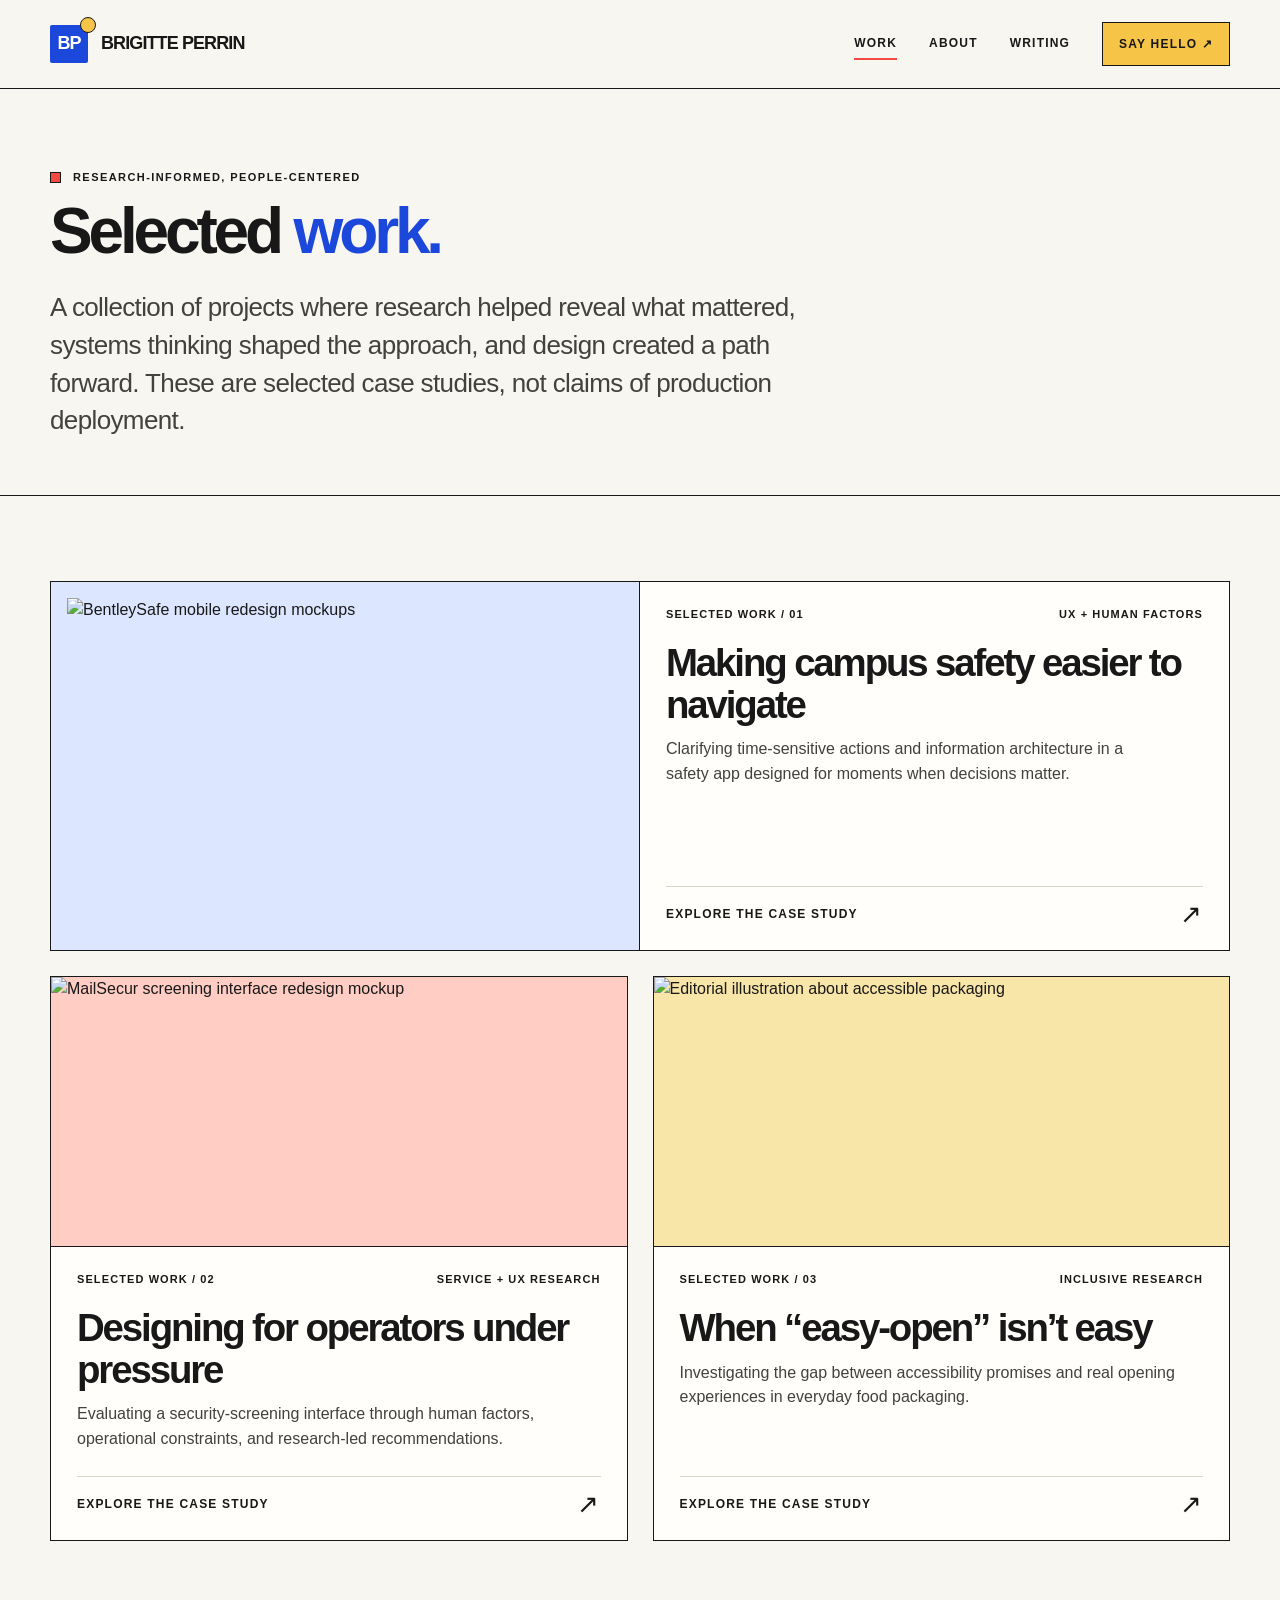
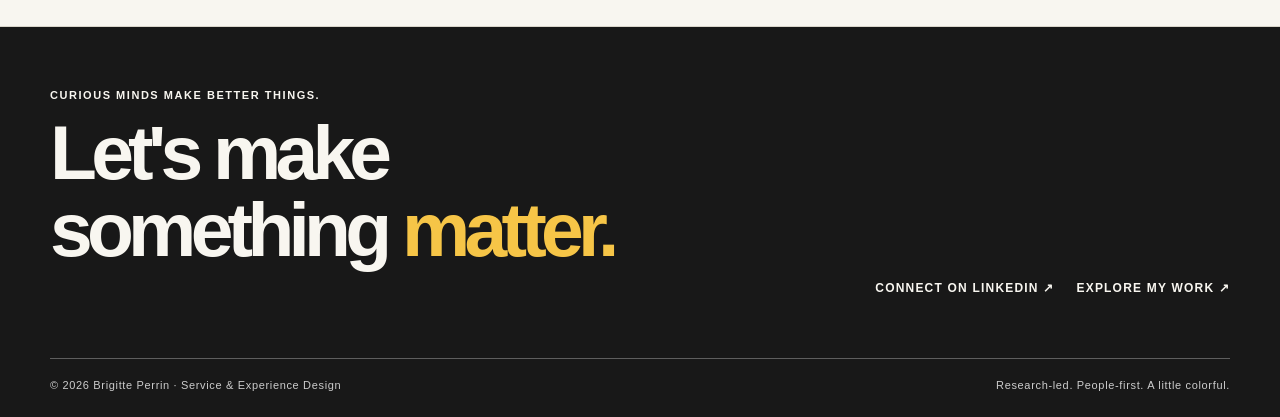
==== work.html @ 439012dd "Add files via upload" ====
<!doctype html><html lang="en"><head><meta charset="utf-8"><meta name="viewport" content="width=device-width,initial-scale=1"><meta name="theme-color" content="#f8f6f0"><meta name="description" content="Service design, UX research and human factors projects by Brigitte Perrin"><title>Selected Work · Brigitte Perrin</title><link rel="icon" href="assets/favicon.svg" type="image/svg+xml"><link rel="stylesheet" href="assets/styles.css"><script src="assets/main.js" defer></script></head><body><a class="skip" href="#main">Skip to content</a><header class="site-header"><div class="container navrow"><a href="index.html" class="brand" aria-label="Brigitte Perrin, homepage"><span class="brand-mark">BP</span> BRIGITTE PERRIN</a><nav class="navlinks" aria-label="Main navigation"><a href="work.html" aria-current="page">Work</a><a href="about.html">About</a><a href="writing.html">Writing</a><a class="nav-contact" href="https://www.linkedin.com/in/brigitte-perrin/" target="_blank" rel="noopener noreferrer">Say hello ↗</a></nav></div></header><main id="main"><section class="inner-intro"><div class="container"><div class="eyebrow">Research-informed, people-centered</div><h1 class="page-title">Selected <span style="color:var(--blue)">work.</span></h1><p class="lead">A collection of projects where research helped reveal what mattered, systems thinking shaped the approach, and design created a path forward. These are selected case studies, not claims of production deployment.</p></div></section><section class="section"><div class="container"><div class="work-grid"><a class="project-card wide" href="projects/bentley-safe.html"><div class="project-art blue bentley"><img class="project-pic" loading="lazy" src="https://framerusercontent.com/images/nqWhb4T23SPV1wDHHne72I8AlU.png?height=1200&width=1600" alt="BentleySafe mobile redesign mockups"></div><div class="project-body"><div class="project-number"><span>SELECTED WORK / 01</span><span>UX + HUMAN FACTORS</span></div><h3>Making campus safety easier to navigate</h3><p>Clarifying time-sensitive actions and information architecture in a safety app designed for moments when decisions matter.</p><span class="project-cta">Explore the case study <b aria-hidden="true">↗</b></span></div></a><a class="project-card " href="projects/reysecur.html"><div class="project-art red "><img class="project-pic" loading="lazy" src="https://framerusercontent.com/images/bFB3H29SJ1SYxUUkNjDTQaK4ho.png?height=2667&width=4000" alt="MailSecur screening interface redesign mockup"></div><div class="project-body"><div class="project-number"><span>SELECTED WORK / 02</span><span>SERVICE + UX RESEARCH</span></div><h3>Designing for operators under pressure</h3><p>Evaluating a security-screening interface through human factors, operational constraints, and research-led recommendations.</p><span class="project-cta">Explore the case study <b aria-hidden="true">↗</b></span></div></a><a class="project-card " href="projects/packaging.html"><div class="project-art yellow "><img class="project-pic" loading="lazy" src="https://framerusercontent.com/images/MEAk60ILLoOiYguORks1EwC45QM.png?height=1024&width=1536" alt="Editorial illustration about accessible packaging"></div><div class="project-body"><div class="project-number"><span>SELECTED WORK / 03</span><span>INCLUSIVE RESEARCH</span></div><h3>When “easy-open” isn’t easy</h3><p>Investigating the gap between accessibility promises and real opening experiences in everyday food packaging.</p><span class="project-cta">Explore the case study <b aria-hidden="true">↗</b></span></div></a></div></div></section></main><footer class="site-footer" id="contact"><div class="container"><div class="footer-grid"><div><div class="section-label">Curious minds make better things.</div><h2>Let's make<br>something <span style="color:var(--yellow)">matter.</span></h2></div><div class="footer-links"><a href="https://www.linkedin.com/in/brigitte-perrin/" target="_blank" rel="noopener noreferrer">Connect on LinkedIn ↗</a><a href="work.html">Explore my work ↗</a></div></div><div class="footer-bottom"><span>© <span data-year>2026</span> Brigitte Perrin · Service & Experience Design</span><span>Research-led. People-first. A little colorful.</span></div></div></footer></body></html>
---- assets/styles.css ----
/* Brigitte Perrin — editorial modernism + playful service design */
:root{--paper:#f8f6f0;--white:#fffefa;--ink:#181818;--muted:#62615c;--blue:#1c47db;--red:#f34b42;--yellow:#f6c547;--line:#d9d5ca;--darkblue:#122c7c;--wide:1180px;--radius:4px}
*{box-sizing:border-box}html{scroll-behavior:smooth}body{margin:0;background:var(--paper);color:var(--ink);font-family:Arial,Helvetica,sans-serif;font-size:16px;line-height:1.52;-webkit-font-smoothing:antialiased}a{color:inherit}a:hover{text-decoration-color:var(--red)}button,input{font:inherit}img{max-width:100%;display:block}::selection{background:var(--yellow);color:var(--ink)}:focus-visible{outline:3px solid var(--blue);outline-offset:4px}.skip{position:absolute;left:-999px;top:10px;background:var(--yellow);padding:12px;z-index:99}.skip:focus{left:12px}
.container{width:min(var(--wide),calc(100% - 80px));margin-inline:auto}.sr-only{position:absolute;height:1px;width:1px;overflow:hidden;clip:rect(0,0,0,0);white-space:nowrap}
.site-header{background:var(--paper);border-bottom:1px solid var(--ink);position:relative;z-index:20}.navrow{min-height:88px;display:flex;align-items:center;justify-content:space-between;gap:20px}.brand{display:inline-flex;align-items:center;gap:13px;text-decoration:none;font-size:18px;font-weight:800;letter-spacing:-.05em}.brand-mark{width:38px;height:38px;background:var(--blue);display:grid;place-items:center;color:white;font-weight:900;position:relative;border-radius:2px}.brand-mark:after{content:'';position:absolute;right:-8px;top:-8px;width:14px;height:14px;border-radius:50%;background:var(--yellow);border:1px solid var(--ink)}.navlinks{display:flex;align-items:center;gap:32px}.navlinks a{font-size:12px;letter-spacing:.1em;font-weight:800;text-transform:uppercase;text-decoration:none;border-bottom:2px solid transparent;padding:6px 0}.navlinks a:hover,.navlinks a[aria-current=page]{border-color:var(--red)}.navlinks .nav-contact{border:1px solid var(--ink);padding:12px 16px;background:var(--yellow)}.navlinks .nav-contact:hover{background:var(--ink);color:white;border-color:var(--ink)}
.eyebrow{display:flex;gap:12px;align-items:center;font-size:11px;font-weight:800;letter-spacing:.13em;text-transform:uppercase}.eyebrow:before{content:'';height:9px;width:9px;background:var(--red);display:inline-block;border:1px solid var(--ink)}.hero{display:grid;grid-template-columns:1.23fr .77fr;border-bottom:1px solid var(--ink);min-height:570px}.hero-copy{padding:80px 58px 75px 0;display:flex;flex-direction:column;justify-content:space-between}.hero h1{font-size:clamp(56px,6.6vw,105px);font-weight:900;letter-spacing:-.084em;line-height:.98;margin:34px 0 25px;max-width:850px}.hero h1 em{font-family:Georgia,'Times New Roman',serif;font-weight:normal;color:var(--blue);letter-spacing:-.08em}.hero-sub{max-width:580px;font-size:19px;line-height:1.55;letter-spacing:-.025em}.hero-actions{margin-top:34px;display:flex;gap:20px;flex-wrap:wrap}.action{font-size:13px;letter-spacing:.04em;font-weight:800;padding:14px 20px;display:inline-flex;align-items:center;gap:22px;text-decoration:none;border:1px solid var(--ink);transition:transform .15s ease,background .15s ease}.action:hover{transform:translateY(-3px)}.action.blue{background:var(--blue);color:white}.action.light{background:transparent}.action .arrow{font-size:21px;line-height:0}.hero-art{background:var(--yellow);border-left:1px solid var(--ink);position:relative;overflow:hidden;min-height:520px}.art-label{position:absolute;z-index:5;left:26px;top:23px;font-size:12px;text-transform:uppercase;font-weight:800;letter-spacing:.15em}.shape{position:absolute}.circle-blue{height:260px;width:260px;border-radius:50%;background:var(--blue);right:-68px;top:80px;border:1px solid var(--ink)}.block-red{height:210px;width:48%;background:var(--red);left:0;bottom:0;border-top:1px solid var(--ink);border-right:1px solid var(--ink)}.circle-cream{height:230px;width:230px;border-radius:50%;background:var(--paper);left:7%;top:19%;border:1px solid var(--ink)}.arch{height:230px;width:134px;background:var(--ink);border-radius:80px 80px 0 0;bottom:0;right:17%;border:1px solid var(--ink)}.arch:after{content:'';height:136px;width:60px;position:absolute;bottom:0;left:37px;background:var(--yellow);border-radius:32px 32px 0 0}.art-word{position:absolute;z-index:3;top:42%;left:12%;font-size:clamp(36px,4.6vw,65px);font-weight:900;letter-spacing:-.075em;line-height:.88;transform:rotate(-9deg);color:var(--ink)}.art-word span{display:block;color:white;-webkit-text-stroke:1px var(--ink)}.art-note{position:absolute;z-index:4;right:20px;bottom:20px;font-size:12px;font-weight:800;line-height:1.1;letter-spacing:.1em;text-transform:uppercase;color:white;text-align:right}.ticker{border-bottom:1px solid var(--ink);padding:19px 0;display:flex;justify-content:space-between;gap:20px;align-items:center}.ticker span{font-size:11px;font-weight:800;text-transform:uppercase;letter-spacing:.1em}.ticker .spark{color:var(--red);font-size:25px;line-height:.8}
.section{padding:85px 0;border-bottom:1px solid var(--line)}.section-head{display:flex;justify-content:space-between;align-items:end;gap:30px;margin-bottom:35px}.section-label{font-size:11px;font-weight:900;letter-spacing:.14em;text-transform:uppercase}.section h2,.page-title{font-size:clamp(38px,5vw,69px);letter-spacing:-.065em;line-height:1.04;margin:12px 0 0;font-weight:900}.section-head p{max-width:330px;color:var(--muted);margin:0 0 4px}.work-grid{display:grid;grid-template-columns:1fr 1fr;gap:25px}.project-card{border:1px solid var(--ink);background:var(--white);text-decoration:none;display:flex;flex-direction:column;transition:transform .18s,box-shadow .18s;min-height:490px}.project-card:hover{transform:translate(-4px,-4px);box-shadow:7px 7px 0 var(--ink)}.project-card.wide{grid-column:1/-1;display:grid;grid-template-columns:1fr 1fr;min-height:370px}.project-art{height:270px;position:relative;overflow:hidden;border-bottom:1px solid var(--ink);display:grid;place-items:center}.wide .project-art{height:auto;border-bottom:0;border-right:1px solid var(--ink)}.project-art.blue{background:#dce7ff}.project-art.red{background:#ffcdc4}.project-art.yellow{background:#f8e6a9}.project-art .project-pic{width:100%;height:100%;object-fit:cover}.project-art.bentley img{object-fit:contain;padding:16px}.project-art .abstract{font-weight:900;font-size:clamp(50px,8vw,116px);letter-spacing:-.1em;color:var(--ink);line-height:1;transform:rotate(-9deg)}.project-art .abstract span{color:var(--blue)}.project-body{padding:24px 26px 27px;display:flex;flex-direction:column;flex:1}.project-number{display:flex;justify-content:space-between;align-items:center;font-size:11px;font-weight:800;text-transform:uppercase;letter-spacing:.1em}.project-body h3{font-size:clamp(25px,3vw,42px);letter-spacing:-.055em;line-height:1.09;margin:19px 0 12px}.project-body p{margin:0 0 25px;color:#41413d;max-width:500px}.project-cta{margin-top:auto;font-size:12px;font-weight:900;text-transform:uppercase;letter-spacing:.1em;display:flex;align-items:center;justify-content:space-between;border-top:1px solid var(--line);padding-top:18px}.project-cta b{font-size:26px;font-weight:normal;line-height:0}
.statement{background:var(--blue);color:white;padding:90px 0;border-bottom:1px solid var(--ink)}.statement-grid{display:grid;grid-template-columns:.32fr 1fr;gap:35px}.statement h2{font-size:clamp(35px,5vw,72px);line-height:1.06;letter-spacing:-.07em;margin:0;max-width:950px}.statement h2 i{font-family:Georgia,serif;font-weight:normal}.statement .mini{font-size:11px;font-weight:800;text-transform:uppercase;letter-spacing:.12em}.principles{display:grid;grid-template-columns:repeat(3,1fr);border-top:1px solid var(--ink);margin-top:35px}.principle{padding:30px 25px 8px 0;margin-right:25px}.principle:not(:last-child){border-right:1px solid var(--line)}.principle .num{font-size:13px;font-weight:900;color:var(--red)}.principle h3{font-size:24px;letter-spacing:-.045em;line-height:1.1;margin:14px 0}.principle p{color:var(--muted);font-size:15px}
.writing-grid{display:grid;grid-template-columns:1.1fr .9fr;gap:0;border:1px solid var(--ink);background:var(--white)}.writing-image{background:var(--paper);display:flex;align-items:center;justify-content:center;padding:18px;border-right:1px solid var(--ink)}.writing-image img{width:100%;height:auto}.writing-copy{padding:40px;display:flex;flex-direction:column;justify-content:center}.writing-copy .genre{font-size:11px;font-weight:900;text-transform:uppercase;letter-spacing:.12em;color:var(--blue)}.writing-copy h3{font-size:clamp(28px,3.7vw,48px);line-height:1.08;letter-spacing:-.06em;margin:14px 0 18px}.writing-copy p{color:var(--muted)}.writing-copy a{font-size:12px;font-weight:900;text-transform:uppercase;letter-spacing:.1em;text-decoration:none;border-bottom:1px solid var(--ink);padding-bottom:8px;margin-top:22px;align-self:start}
.about-strip{display:grid;grid-template-columns:1fr 1fr;gap:80px;align-items:start}.about-strip p{font-size:20px;letter-spacing:-.018em;margin:12px 0 26px}.about-strip .large{font-size:clamp(34px,3.6vw,54px);letter-spacing:-.06em;line-height:1.17;font-weight:800;margin:0}.tag-list{display:flex;flex-wrap:wrap;gap:8px}.tag{font-size:11px;font-weight:800;letter-spacing:.03em;padding:8px 11px;border:1px solid var(--ink);background:var(--yellow)}.tag:nth-child(2n){background:#dfe5ff}.tag:nth-child(3n){background:#ffdcd7}
.site-footer{background:var(--ink);color:var(--paper);padding:60px 0 24px}.footer-grid{display:grid;grid-template-columns:1fr auto;gap:30px}.site-footer h2{font-size:clamp(40px,6vw,84px);letter-spacing:-.075em;line-height:1;margin:10px 0 30px}.site-footer a{text-decoration:none}.site-footer a:hover{text-decoration:underline}.footer-links{display:flex;gap:22px;flex-wrap:wrap;align-items:end}.footer-links a{font-size:12px;font-weight:800;text-transform:uppercase;letter-spacing:.1em}.footer-bottom{border-top:1px solid #5e5e5e;margin-top:60px;padding-top:18px;display:flex;justify-content:space-between;gap:20px;color:#ccc;font-size:11px;letter-spacing:.06em}
/* Inner pages */
.inner-intro{padding:80px 0 55px;border-bottom:1px solid var(--ink)}.inner-intro .lead{font-size:clamp(18px,2.3vw,26px);max-width:770px;line-height:1.45;margin:25px 0 0;color:#41413d;letter-spacing:-.024em}.crumb{font-size:12px;font-weight:800;text-transform:uppercase;letter-spacing:.09em;color:#555;margin-bottom:23px}.crumb a{text-decoration:none;border-bottom:1px solid}.case-overview{display:grid;grid-template-columns:1.5fr .5fr;gap:80px;padding:55px 0;border-bottom:1px solid var(--line)}.case-overview p{font-size:22px;line-height:1.48;letter-spacing:-.02em;margin:0}.meta{display:grid;gap:18px}.meta dt{font-weight:800;font-size:11px;text-transform:uppercase;letter-spacing:.1em;color:var(--muted)}.meta dd{margin:3px 0 0;font-size:15px}.case-hero-image{padding:40px 0}.case-art{border:1px solid var(--ink);height:clamp(320px,45vw,550px);display:flex;align-items:center;justify-content:center;background:#e4eafd;overflow:hidden}.case-art img{height:100%;width:100%;object-fit:contain}.case-art.red{background:#e8a7aa}.case-art.yellow{background:#f4d87d}.case-section{padding:55px 0;border-top:1px solid var(--line);display:grid;grid-template-columns:1fr 2fr;gap:65px}.case-section h2{font-size:clamp(25px,3.1vw,37px);line-height:1.1;letter-spacing:-.055em;margin:0}.case-section p,.case-section li{font-size:17px;line-height:1.64;margin-top:0}.case-section ul{padding-left:18px}.case-section li{margin-bottom:8px}.insight{background:var(--yellow);padding:40px;margin:30px 0;font-size:clamp(25px,3.4vw,39px);font-weight:800;line-height:1.24;letter-spacing:-.055em;border:1px solid var(--ink)}.outro{display:flex;justify-content:space-between;gap:30px;padding:42px 0 90px;border-top:1px solid var(--ink)}.outro a{font-weight:900;font-size:13px;text-transform:uppercase;letter-spacing:.06em}
.about-grid{display:grid;grid-template-columns:1.1fr .9fr;gap:80px;padding:65px 0}.about-grid p{font-size:19px;letter-spacing:-.02em;line-height:1.62}.about-block{border:1px solid var(--ink);background:var(--yellow);min-height:400px;display:flex;align-items:center;justify-content:center;position:relative;overflow:hidden}.about-block .block{position:absolute;background:var(--blue);width:57%;height:56%;right:0;top:0}.about-block .orb{position:absolute;background:var(--red);border-radius:50%;width:58%;aspect-ratio:1;left:7%;top:23%;border:1px solid var(--ink)}.about-block .stripe{position:absolute;background:var(--ink);width:16%;height:60%;right:19%;bottom:0;border-radius:100px 100px 0 0}.about-block span{position:absolute;z-index:5;bottom:25px;left:30px;font-size:40px;font-weight:900;letter-spacing:-.09em;color:white}
.note{background:#fff4ca;border-left:4px solid var(--red);padding:18px 20px;font-size:14px;color:#383838}.writing-page{display:grid;grid-template-columns:1.2fr .8fr;border:1px solid var(--ink);background:var(--white);margin:55px 0 90px}.writing-page .details{padding:45px}.writing-page h2{font-size:clamp(35px,4vw,56px);line-height:1.08;letter-spacing:-.065em}.writing-page .visual{background:var(--yellow);display:flex;align-items:center;justify-content:center;border-left:1px solid var(--ink);padding:24px}.writing-page .visual img{width:100%}
@media(max-width:950px){.hero{grid-template-columns:1fr 0.7fr}.hero-copy{padding-top:60px}.hero h1{font-size:clamp(54px,7vw,84px)}.hero-art{min-height:480px}.work-grid{gap:16px}.project-card.wide{grid-template-columns:1fr 1fr}.container{width:min(var(--wide),calc(100% - 52px))}.about-strip,.about-grid{gap:35px}}
@media(max-width:720px){.container{width:calc(100% - 34px)}.navrow{min-height:74px;flex-wrap:wrap;padding:14px 0}.navlinks{gap:18px;flex-wrap:wrap}.navlinks a{font-size:11px}.navlinks .nav-contact{padding:8px 10px}.brand{font-size:16px}.hero{display:block}.hero-copy{padding:51px 0 50px;min-height:0}.hero h1{font-size:clamp(54px,12vw,80px);margin:26px 0}.hero-sub{font-size:18px}.hero-art{height:320px;min-height:320px;border-left:0;border-top:1px solid var(--ink)}.art-word{font-size:59px}.ticker{overflow:hidden}.ticker span:nth-child(n+4){display:none}.section{padding:57px 0}.section-head{display:block}.section-head p{margin-top:17px}.work-grid{grid-template-columns:1fr}.project-card.wide{grid-column:auto;display:flex}.project-card.wide .project-art{height:270px;border-right:0;border-bottom:1px solid var(--ink)}.project-card{min-height:0}.project-art{height:280px}.statement{padding:60px 0}.statement-grid{display:block}.statement h2{margin-top:25px}.principles{grid-template-columns:1fr}.principle{border-right:0!important;border-bottom:1px solid var(--line);padding:22px 0}.writing-grid,.about-strip,.footer-grid,.case-overview,.case-section,.about-grid,.writing-page{grid-template-columns:1fr}.writing-image{border-right:0;border-bottom:1px solid var(--ink)}.writing-copy{padding:28px}.about-strip{gap:25px}.case-overview{gap:25px}.case-section{gap:16px}.inner-intro{padding:54px 0 35px}.case-hero-image{padding:30px 0}.writing-page .visual{border-left:0;border-top:1px solid var(--ink)}.footer-bottom{flex-direction:column}.outro{flex-direction:column}.about-block{min-height:300px}}
@media(prefers-reduced-motion:reduce){*,*:before,*:after{scroll-behavior:auto!important;animation-duration:.01ms!important;transition-duration:.01ms!important}}
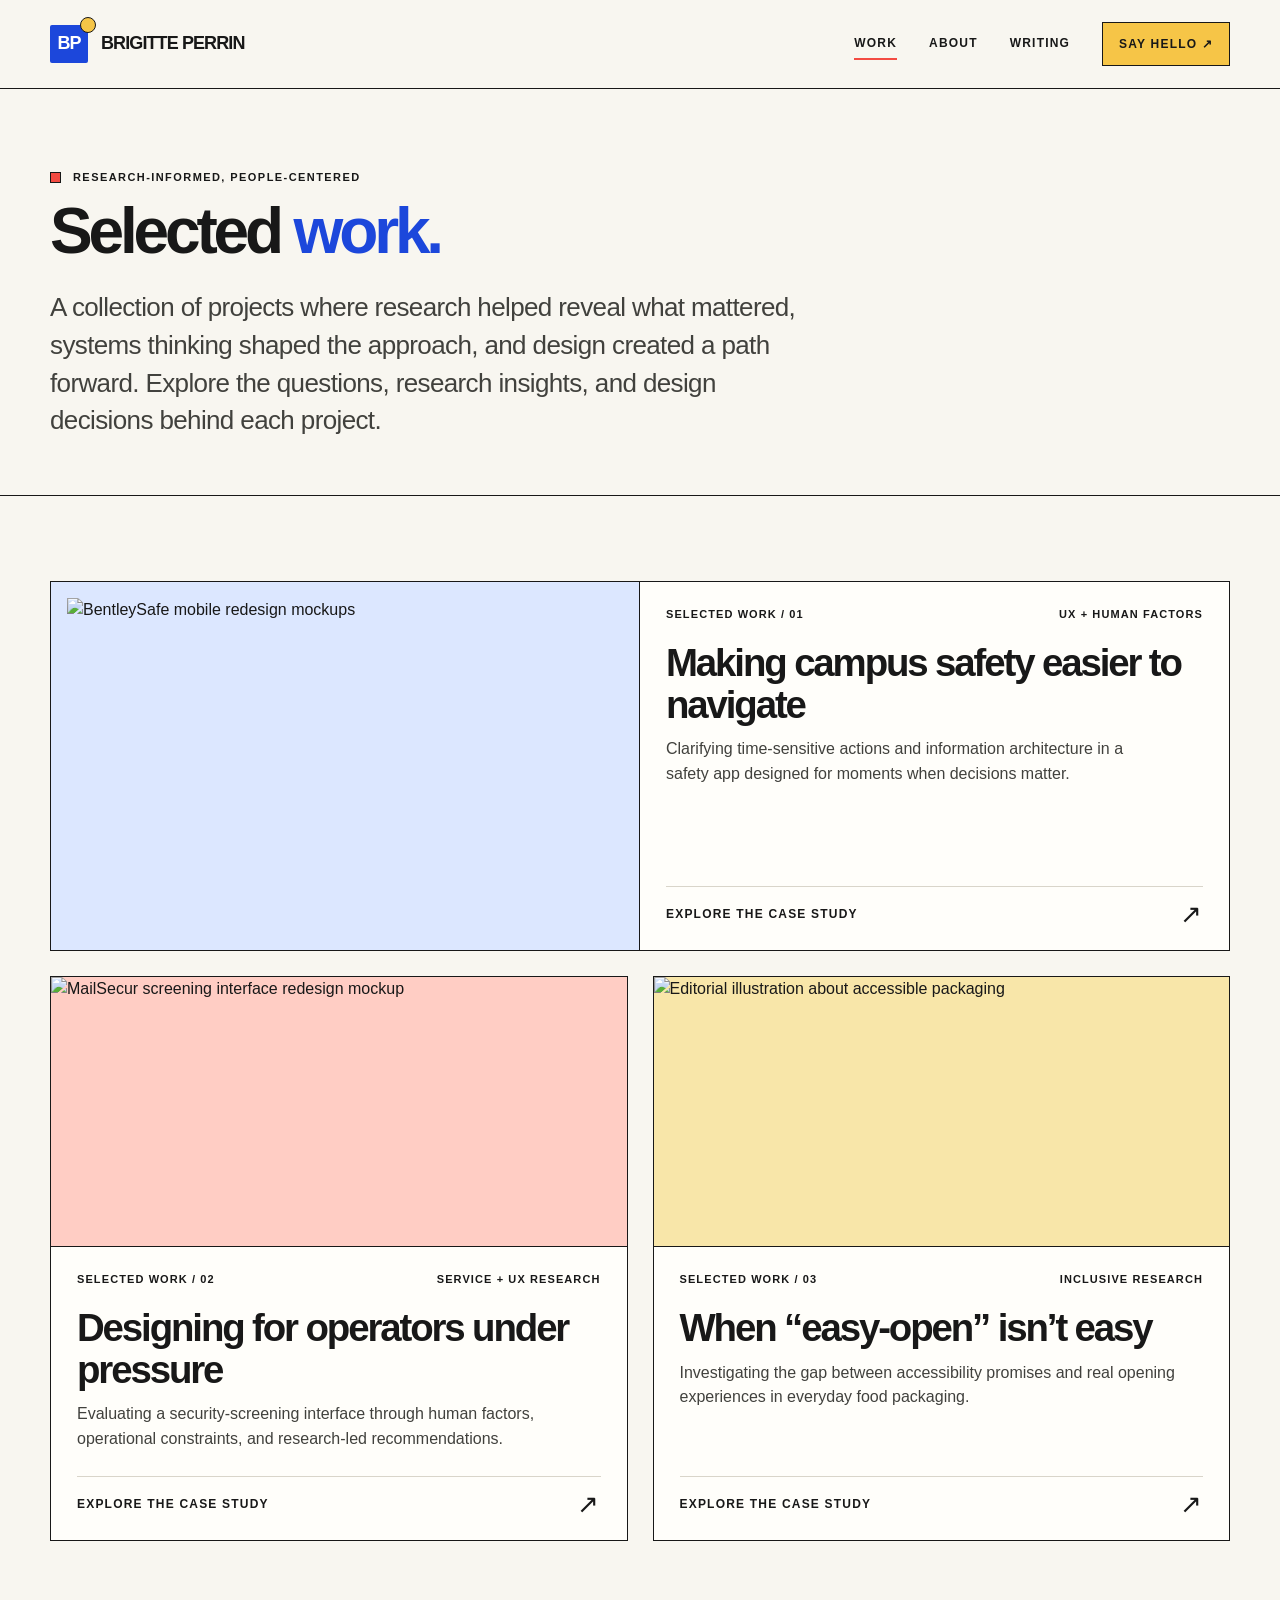
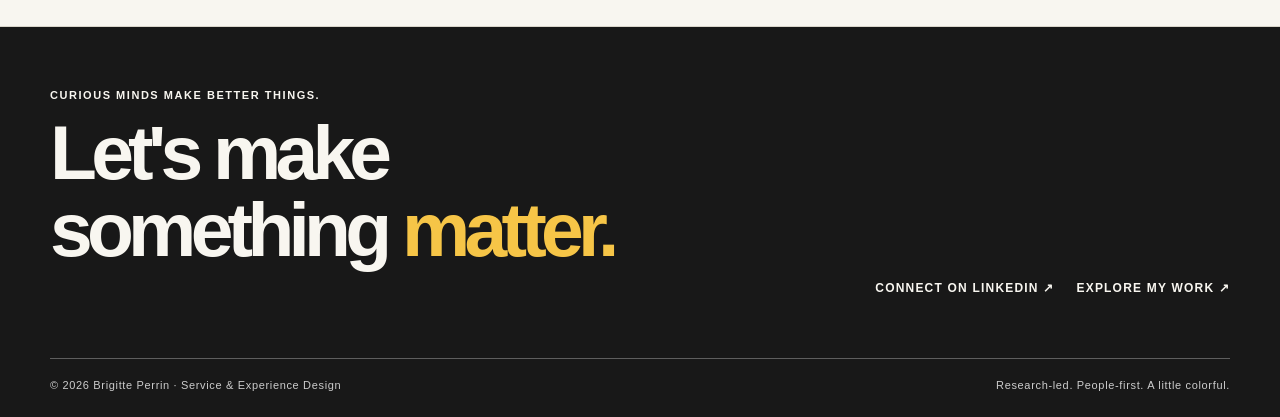
==== commit d44d8f78: "Refine work.html for professional portfolio storytelling" ====
--- a/work.html
+++ b/work.html
@@ -1 +1 @@
-<!doctype html><html lang="en"><head><meta charset="utf-8"><meta name="viewport" content="width=device-width,initial-scale=1"><meta name="theme-color" content="#f8f6f0"><meta name="description" content="Service design, UX research and human factors projects by Brigitte Perrin"><title>Selected Work · Brigitte Perrin</title><link rel="icon" href="assets/favicon.svg" type="image/svg+xml"><link rel="stylesheet" href="assets/styles.css"><script src="assets/main.js" defer></script></head><body><a class="skip" href="#main">Skip to content</a><header class="site-header"><div class="container navrow"><a href="index.html" class="brand" aria-label="Brigitte Perrin, homepage"><span class="brand-mark">BP</span> BRIGITTE PERRIN</a><nav class="navlinks" aria-label="Main navigation"><a href="work.html" aria-current="page">Work</a><a href="about.html">About</a><a href="writing.html">Writing</a><a class="nav-contact" href="https://www.linkedin.com/in/brigitte-perrin/" target="_blank" rel="noopener noreferrer">Say hello ↗</a></nav></div></header><main id="main"><section class="inner-intro"><div class="container"><div class="eyebrow">Research-informed, people-centered</div><h1 class="page-title">Selected <span style="color:var(--blue)">work.</span></h1><p class="lead">A collection of projects where research helped reveal what mattered, systems thinking shaped the approach, and design created a path forward. These are selected case studies, not claims of production deployment.</p></div></section><section class="section"><div class="container"><div class="work-grid"><a class="project-card wide" href="projects/bentley-safe.html"><div class="project-art blue bentley"><img class="project-pic" loading="lazy" src="https://framerusercontent.com/images/nqWhb4T23SPV1wDHHne72I8AlU.png?height=1200&width=1600" alt="BentleySafe mobile redesign mockups"></div><div class="project-body"><div class="project-number"><span>SELECTED WORK / 01</span><span>UX + HUMAN FACTORS</span></div><h3>Making campus safety easier to navigate</h3><p>Clarifying time-sensitive actions and information architecture in a safety app designed for moments when decisions matter.</p><span class="project-cta">Explore the case study <b aria-hidden="true">↗</b></span></div></a><a class="project-card " href="projects/reysecur.html"><div class="project-art red "><img class="project-pic" loading="lazy" src="https://framerusercontent.com/images/bFB3H29SJ1SYxUUkNjDTQaK4ho.png?height=2667&width=4000" alt="MailSecur screening interface redesign mockup"></div><div class="project-body"><div class="project-number"><span>SELECTED WORK / 02</span><span>SERVICE + UX RESEARCH</span></div><h3>Designing for operators under pressure</h3><p>Evaluating a security-screening interface through human factors, operational constraints, and research-led recommendations.</p><span class="project-cta">Explore the case study <b aria-hidden="true">↗</b></span></div></a><a class="project-card " href="projects/packaging.html"><div class="project-art yellow "><img class="project-pic" loading="lazy" src="https://framerusercontent.com/images/MEAk60ILLoOiYguORks1EwC45QM.png?height=1024&width=1536" alt="Editorial illustration about accessible packaging"></div><div class="project-body"><div class="project-number"><span>SELECTED WORK / 03</span><span>INCLUSIVE RESEARCH</span></div><h3>When “easy-open” isn’t easy</h3><p>Investigating the gap between accessibility promises and real opening experiences in everyday food packaging.</p><span class="project-cta">Explore the case study <b aria-hidden="true">↗</b></span></div></a></div></div></section></main><footer class="site-footer" id="contact"><div class="container"><div class="footer-grid"><div><div class="section-label">Curious minds make better things.</div><h2>Let's make<br>something <span style="color:var(--yellow)">matter.</span></h2></div><div class="footer-links"><a href="https://www.linkedin.com/in/brigitte-perrin/" target="_blank" rel="noopener noreferrer">Connect on LinkedIn ↗</a><a href="work.html">Explore my work ↗</a></div></div><div class="footer-bottom"><span>© <span data-year>2026</span> Brigitte Perrin · Service & Experience Design</span><span>Research-led. People-first. A little colorful.</span></div></div></footer></body></html>+<!doctype html><html lang="en"><head><meta charset="utf-8"><meta name="viewport" content="width=device-width,initial-scale=1"><meta name="theme-color" content="#f8f6f0"><meta name="description" content="Service design, UX research and human factors projects by Brigitte Perrin"><title>Selected Work · Brigitte Perrin</title><link rel="icon" href="assets/favicon.svg" type="image/svg+xml"><link rel="stylesheet" href="assets/styles.css"><script src="assets/main.js" defer></script></head><body><a class="skip" href="#main">Skip to content</a><header class="site-header"><div class="container navrow"><a href="index.html" class="brand" aria-label="Brigitte Perrin, homepage"><span class="brand-mark">BP</span> BRIGITTE PERRIN</a><nav class="navlinks" aria-label="Main navigation"><a href="work.html" aria-current="page">Work</a><a href="about.html">About</a><a href="writing.html">Writing</a><a class="nav-contact" href="https://www.linkedin.com/in/brigitte-perrin/" target="_blank" rel="noopener noreferrer">Say hello ↗</a></nav></div></header><main id="main"><section class="inner-intro"><div class="container"><div class="eyebrow">Research-informed, people-centered</div><h1 class="page-title">Selected <span style="color:var(--blue)">work.</span></h1><p class="lead">A collection of projects where research helped reveal what mattered, systems thinking shaped the approach, and design created a path forward. Explore the questions, research insights, and design decisions behind each project.</p></div></section><section class="section"><div class="container"><div class="work-grid"><a class="project-card wide" href="projects/bentley-safe.html"><div class="project-art blue bentley"><img class="project-pic" loading="lazy" src="https://framerusercontent.com/images/nqWhb4T23SPV1wDHHne72I8AlU.png?height=1200&width=1600" alt="BentleySafe mobile redesign mockups"></div><div class="project-body"><div class="project-number"><span>SELECTED WORK / 01</span><span>UX + HUMAN FACTORS</span></div><h3>Making campus safety easier to navigate</h3><p>Clarifying time-sensitive actions and information architecture in a safety app designed for moments when decisions matter.</p><span class="project-cta">Explore the case study <b aria-hidden="true">↗</b></span></div></a><a class="project-card " href="projects/reysecur.html"><div class="project-art red "><img class="project-pic" loading="lazy" src="https://framerusercontent.com/images/bFB3H29SJ1SYxUUkNjDTQaK4ho.png?height=2667&width=4000" alt="MailSecur screening interface redesign mockup"></div><div class="project-body"><div class="project-number"><span>SELECTED WORK / 02</span><span>SERVICE + UX RESEARCH</span></div><h3>Designing for operators under pressure</h3><p>Evaluating a security-screening interface through human factors, operational constraints, and research-led recommendations.</p><span class="project-cta">Explore the case study <b aria-hidden="true">↗</b></span></div></a><a class="project-card " href="projects/packaging.html"><div class="project-art yellow "><img class="project-pic" loading="lazy" src="https://framerusercontent.com/images/MEAk60ILLoOiYguORks1EwC45QM.png?height=1024&width=1536" alt="Editorial illustration about accessible packaging"></div><div class="project-body"><div class="project-number"><span>SELECTED WORK / 03</span><span>INCLUSIVE RESEARCH</span></div><h3>When “easy-open” isn’t easy</h3><p>Investigating the gap between accessibility promises and real opening experiences in everyday food packaging.</p><span class="project-cta">Explore the case study <b aria-hidden="true">↗</b></span></div></a></div></div></section></main><footer class="site-footer" id="contact"><div class="container"><div class="footer-grid"><div><div class="section-label">Curious minds make better things.</div><h2>Let's make<br>something <span style="color:var(--yellow)">matter.</span></h2></div><div class="footer-links"><a href="https://www.linkedin.com/in/brigitte-perrin/" target="_blank" rel="noopener noreferrer">Connect on LinkedIn ↗</a><a href="work.html">Explore my work ↗</a></div></div><div class="footer-bottom"><span>© <span data-year>2026</span> Brigitte Perrin · Service & Experience Design</span><span>Research-led. People-first. A little colorful.</span></div></div></footer></body></html>
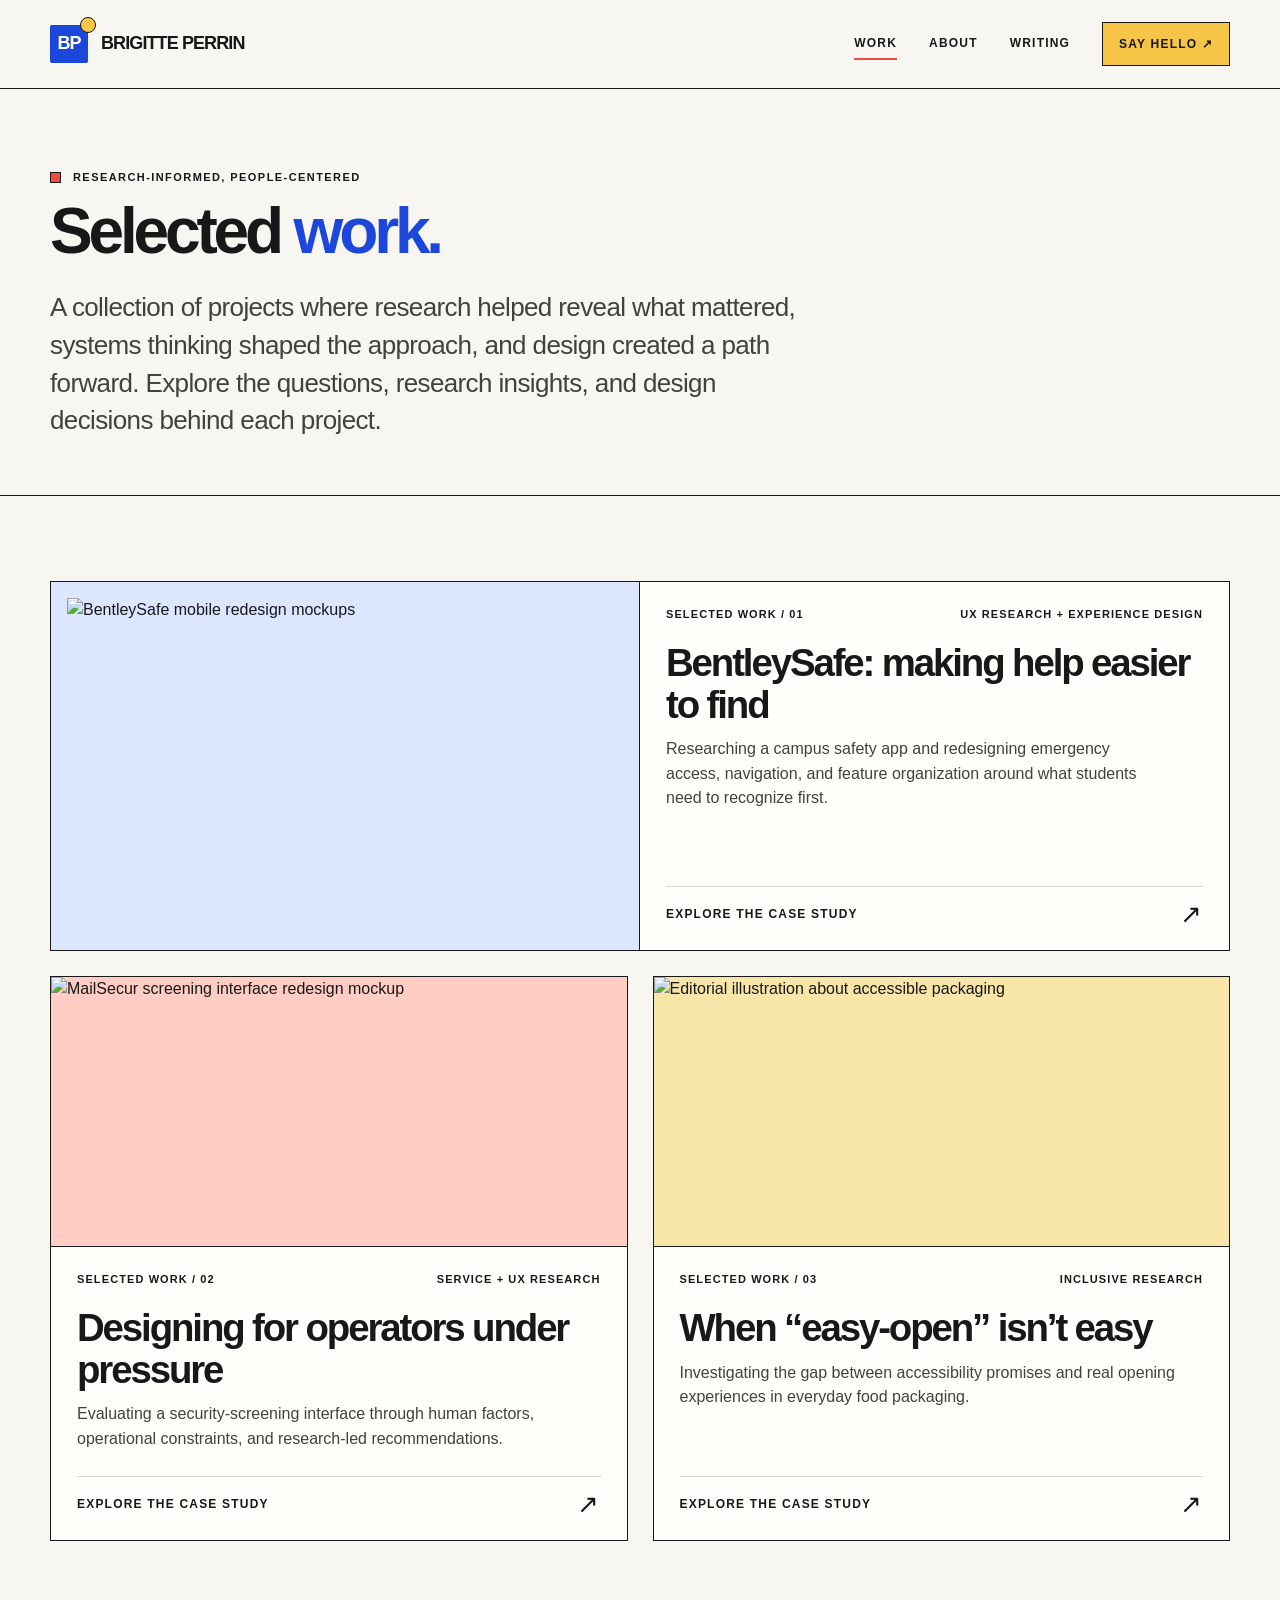
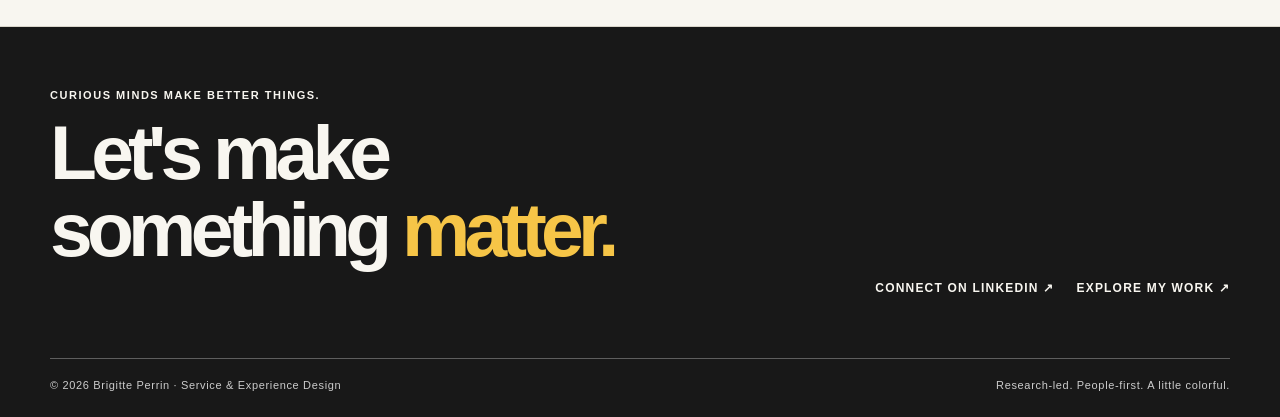
==== commit 16ab5675: "Refine BentleySafe portfolio content in work.html" ====
--- a/work.html
+++ b/work.html
@@ -1 +1 @@
-<!doctype html><html lang="en"><head><meta charset="utf-8"><meta name="viewport" content="width=device-width,initial-scale=1"><meta name="theme-color" content="#f8f6f0"><meta name="description" content="Service design, UX research and human factors projects by Brigitte Perrin"><title>Selected Work · Brigitte Perrin</title><link rel="icon" href="assets/favicon.svg" type="image/svg+xml"><link rel="stylesheet" href="assets/styles.css"><script src="assets/main.js" defer></script></head><body><a class="skip" href="#main">Skip to content</a><header class="site-header"><div class="container navrow"><a href="index.html" class="brand" aria-label="Brigitte Perrin, homepage"><span class="brand-mark">BP</span> BRIGITTE PERRIN</a><nav class="navlinks" aria-label="Main navigation"><a href="work.html" aria-current="page">Work</a><a href="about.html">About</a><a href="writing.html">Writing</a><a class="nav-contact" href="https://www.linkedin.com/in/brigitte-perrin/" target="_blank" rel="noopener noreferrer">Say hello ↗</a></nav></div></header><main id="main"><section class="inner-intro"><div class="container"><div class="eyebrow">Research-informed, people-centered</div><h1 class="page-title">Selected <span style="color:var(--blue)">work.</span></h1><p class="lead">A collection of projects where research helped reveal what mattered, systems thinking shaped the approach, and design created a path forward. Explore the questions, research insights, and design decisions behind each project.</p></div></section><section class="section"><div class="container"><div class="work-grid"><a class="project-card wide" href="projects/bentley-safe.html"><div class="project-art blue bentley"><img class="project-pic" loading="lazy" src="https://framerusercontent.com/images/nqWhb4T23SPV1wDHHne72I8AlU.png?height=1200&width=1600" alt="BentleySafe mobile redesign mockups"></div><div class="project-body"><div class="project-number"><span>SELECTED WORK / 01</span><span>UX + HUMAN FACTORS</span></div><h3>Making campus safety easier to navigate</h3><p>Clarifying time-sensitive actions and information architecture in a safety app designed for moments when decisions matter.</p><span class="project-cta">Explore the case study <b aria-hidden="true">↗</b></span></div></a><a class="project-card " href="projects/reysecur.html"><div class="project-art red "><img class="project-pic" loading="lazy" src="https://framerusercontent.com/images/bFB3H29SJ1SYxUUkNjDTQaK4ho.png?height=2667&width=4000" alt="MailSecur screening interface redesign mockup"></div><div class="project-body"><div class="project-number"><span>SELECTED WORK / 02</span><span>SERVICE + UX RESEARCH</span></div><h3>Designing for operators under pressure</h3><p>Evaluating a security-screening interface through human factors, operational constraints, and research-led recommendations.</p><span class="project-cta">Explore the case study <b aria-hidden="true">↗</b></span></div></a><a class="project-card " href="projects/packaging.html"><div class="project-art yellow "><img class="project-pic" loading="lazy" src="https://framerusercontent.com/images/MEAk60ILLoOiYguORks1EwC45QM.png?height=1024&width=1536" alt="Editorial illustration about accessible packaging"></div><div class="project-body"><div class="project-number"><span>SELECTED WORK / 03</span><span>INCLUSIVE RESEARCH</span></div><h3>When “easy-open” isn’t easy</h3><p>Investigating the gap between accessibility promises and real opening experiences in everyday food packaging.</p><span class="project-cta">Explore the case study <b aria-hidden="true">↗</b></span></div></a></div></div></section></main><footer class="site-footer" id="contact"><div class="container"><div class="footer-grid"><div><div class="section-label">Curious minds make better things.</div><h2>Let's make<br>something <span style="color:var(--yellow)">matter.</span></h2></div><div class="footer-links"><a href="https://www.linkedin.com/in/brigitte-perrin/" target="_blank" rel="noopener noreferrer">Connect on LinkedIn ↗</a><a href="work.html">Explore my work ↗</a></div></div><div class="footer-bottom"><span>© <span data-year>2026</span> Brigitte Perrin · Service & Experience Design</span><span>Research-led. People-first. A little colorful.</span></div></div></footer></body></html>+<!doctype html><html lang="en"><head><meta charset="utf-8"><meta name="viewport" content="width=device-width,initial-scale=1"><meta name="theme-color" content="#f8f6f0"><meta name="description" content="Service design, UX research and human factors projects by Brigitte Perrin"><title>Selected Work · Brigitte Perrin</title><link rel="icon" href="assets/favicon.svg" type="image/svg+xml"><link rel="stylesheet" href="assets/styles.css"><script src="assets/main.js" defer></script></head><body><a class="skip" href="#main">Skip to content</a><header class="site-header"><div class="container navrow"><a href="index.html" class="brand" aria-label="Brigitte Perrin, homepage"><span class="brand-mark">BP</span> BRIGITTE PERRIN</a><nav class="navlinks" aria-label="Main navigation"><a href="work.html" aria-current="page">Work</a><a href="about.html">About</a><a href="writing.html">Writing</a><a class="nav-contact" href="https://www.linkedin.com/in/brigitte-perrin/" target="_blank" rel="noopener noreferrer">Say hello ↗</a></nav></div></header><main id="main"><section class="inner-intro"><div class="container"><div class="eyebrow">Research-informed, people-centered</div><h1 class="page-title">Selected <span style="color:var(--blue)">work.</span></h1><p class="lead">A collection of projects where research helped reveal what mattered, systems thinking shaped the approach, and design created a path forward. Explore the questions, research insights, and design decisions behind each project.</p></div></section><section class="section"><div class="container"><div class="work-grid"><a class="project-card wide" href="projects/bentley-safe.html"><div class="project-art blue bentley"><img class="project-pic" loading="lazy" src="https://framerusercontent.com/images/nqWhb4T23SPV1wDHHne72I8AlU.png?height=1200&width=1600" alt="BentleySafe mobile redesign mockups"></div><div class="project-body"><div class="project-number"><span>SELECTED WORK / 01</span><span>UX RESEARCH + EXPERIENCE DESIGN</span></div><h3>BentleySafe: making help easier to find</h3><p>Researching a campus safety app and redesigning emergency access, navigation, and feature organization around what students need to recognize first.</p><span class="project-cta">Explore the case study <b aria-hidden="true">↗</b></span></div></a><a class="project-card " href="projects/reysecur.html"><div class="project-art red "><img class="project-pic" loading="lazy" src="https://framerusercontent.com/images/bFB3H29SJ1SYxUUkNjDTQaK4ho.png?height=2667&width=4000" alt="MailSecur screening interface redesign mockup"></div><div class="project-body"><div class="project-number"><span>SELECTED WORK / 02</span><span>SERVICE + UX RESEARCH</span></div><h3>Designing for operators under pressure</h3><p>Evaluating a security-screening interface through human factors, operational constraints, and research-led recommendations.</p><span class="project-cta">Explore the case study <b aria-hidden="true">↗</b></span></div></a><a class="project-card " href="projects/packaging.html"><div class="project-art yellow "><img class="project-pic" loading="lazy" src="https://framerusercontent.com/images/MEAk60ILLoOiYguORks1EwC45QM.png?height=1024&width=1536" alt="Editorial illustration about accessible packaging"></div><div class="project-body"><div class="project-number"><span>SELECTED WORK / 03</span><span>INCLUSIVE RESEARCH</span></div><h3>When “easy-open” isn’t easy</h3><p>Investigating the gap between accessibility promises and real opening experiences in everyday food packaging.</p><span class="project-cta">Explore the case study <b aria-hidden="true">↗</b></span></div></a></div></div></section></main><footer class="site-footer" id="contact"><div class="container"><div class="footer-grid"><div><div class="section-label">Curious minds make better things.</div><h2>Let's make<br>something <span style="color:var(--yellow)">matter.</span></h2></div><div class="footer-links"><a href="https://www.linkedin.com/in/brigitte-perrin/" target="_blank" rel="noopener noreferrer">Connect on LinkedIn ↗</a><a href="work.html">Explore my work ↗</a></div></div><div class="footer-bottom"><span>© <span data-year>2026</span> Brigitte Perrin · Service & Experience Design</span><span>Research-led. People-first. A little colorful.</span></div></div></footer></body></html>
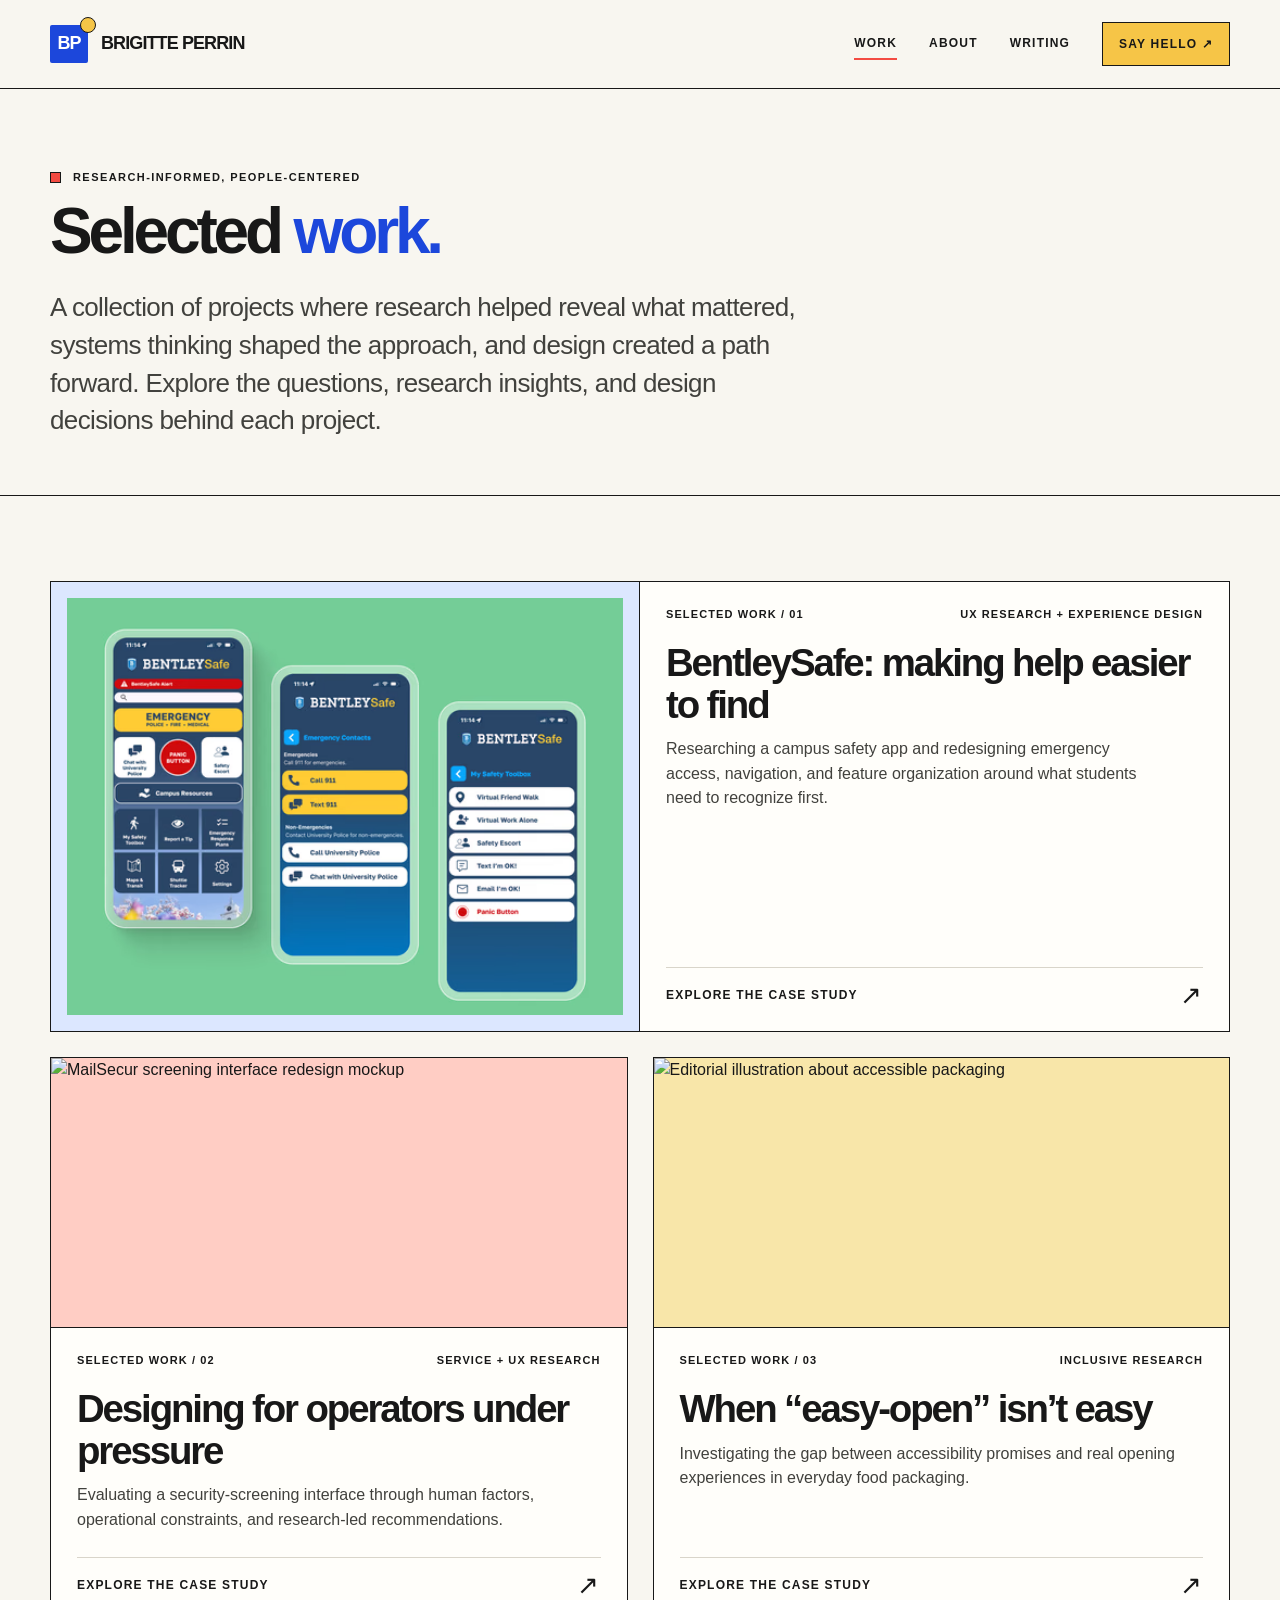
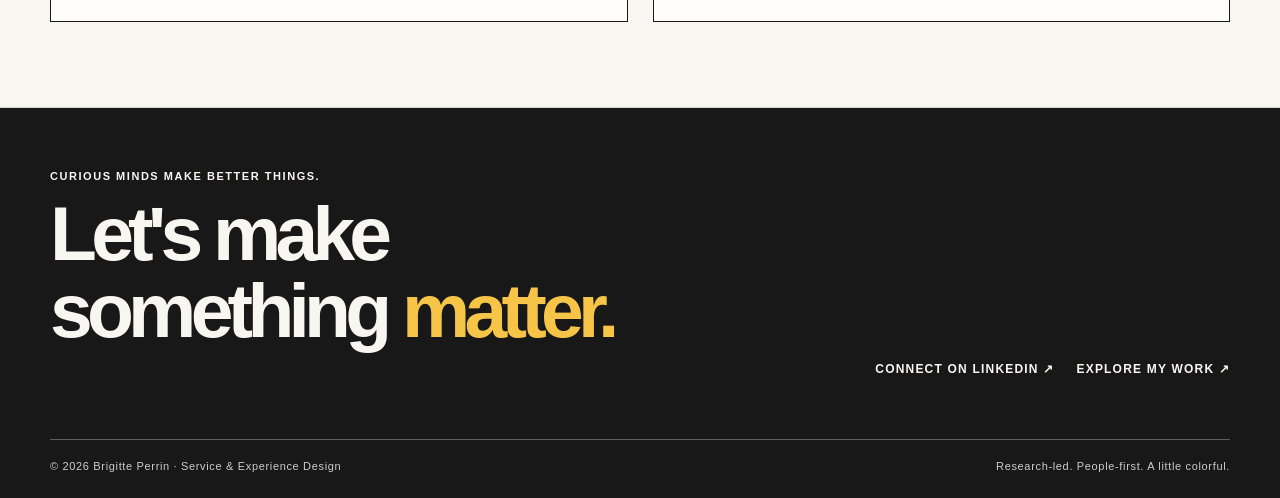
==== commit ea031dd3: "Migrate BentleySafe research and design visuals" ====
--- a/work.html
+++ b/work.html
@@ -1 +1 @@
-<!doctype html><html lang="en"><head><meta charset="utf-8"><meta name="viewport" content="width=device-width,initial-scale=1"><meta name="theme-color" content="#f8f6f0"><meta name="description" content="Service design, UX research and human factors projects by Brigitte Perrin"><title>Selected Work · Brigitte Perrin</title><link rel="icon" href="assets/favicon.svg" type="image/svg+xml"><link rel="stylesheet" href="assets/styles.css"><script src="assets/main.js" defer></script></head><body><a class="skip" href="#main">Skip to content</a><header class="site-header"><div class="container navrow"><a href="index.html" class="brand" aria-label="Brigitte Perrin, homepage"><span class="brand-mark">BP</span> BRIGITTE PERRIN</a><nav class="navlinks" aria-label="Main navigation"><a href="work.html" aria-current="page">Work</a><a href="about.html">About</a><a href="writing.html">Writing</a><a class="nav-contact" href="https://www.linkedin.com/in/brigitte-perrin/" target="_blank" rel="noopener noreferrer">Say hello ↗</a></nav></div></header><main id="main"><section class="inner-intro"><div class="container"><div class="eyebrow">Research-informed, people-centered</div><h1 class="page-title">Selected <span style="color:var(--blue)">work.</span></h1><p class="lead">A collection of projects where research helped reveal what mattered, systems thinking shaped the approach, and design created a path forward. Explore the questions, research insights, and design decisions behind each project.</p></div></section><section class="section"><div class="container"><div class="work-grid"><a class="project-card wide" href="projects/bentley-safe.html"><div class="project-art blue bentley"><img class="project-pic" loading="lazy" src="https://framerusercontent.com/images/nqWhb4T23SPV1wDHHne72I8AlU.png?height=1200&width=1600" alt="BentleySafe mobile redesign mockups"></div><div class="project-body"><div class="project-number"><span>SELECTED WORK / 01</span><span>UX RESEARCH + EXPERIENCE DESIGN</span></div><h3>BentleySafe: making help easier to find</h3><p>Researching a campus safety app and redesigning emergency access, navigation, and feature organization around what students need to recognize first.</p><span class="project-cta">Explore the case study <b aria-hidden="true">↗</b></span></div></a><a class="project-card " href="projects/reysecur.html"><div class="project-art red "><img class="project-pic" loading="lazy" src="https://framerusercontent.com/images/bFB3H29SJ1SYxUUkNjDTQaK4ho.png?height=2667&width=4000" alt="MailSecur screening interface redesign mockup"></div><div class="project-body"><div class="project-number"><span>SELECTED WORK / 02</span><span>SERVICE + UX RESEARCH</span></div><h3>Designing for operators under pressure</h3><p>Evaluating a security-screening interface through human factors, operational constraints, and research-led recommendations.</p><span class="project-cta">Explore the case study <b aria-hidden="true">↗</b></span></div></a><a class="project-card " href="projects/packaging.html"><div class="project-art yellow "><img class="project-pic" loading="lazy" src="https://framerusercontent.com/images/MEAk60ILLoOiYguORks1EwC45QM.png?height=1024&width=1536" alt="Editorial illustration about accessible packaging"></div><div class="project-body"><div class="project-number"><span>SELECTED WORK / 03</span><span>INCLUSIVE RESEARCH</span></div><h3>When “easy-open” isn’t easy</h3><p>Investigating the gap between accessibility promises and real opening experiences in everyday food packaging.</p><span class="project-cta">Explore the case study <b aria-hidden="true">↗</b></span></div></a></div></div></section></main><footer class="site-footer" id="contact"><div class="container"><div class="footer-grid"><div><div class="section-label">Curious minds make better things.</div><h2>Let's make<br>something <span style="color:var(--yellow)">matter.</span></h2></div><div class="footer-links"><a href="https://www.linkedin.com/in/brigitte-perrin/" target="_blank" rel="noopener noreferrer">Connect on LinkedIn ↗</a><a href="work.html">Explore my work ↗</a></div></div><div class="footer-bottom"><span>© <span data-year>2026</span> Brigitte Perrin · Service & Experience Design</span><span>Research-led. People-first. A little colorful.</span></div></div></footer></body></html>+<!doctype html><html lang="en"><head><meta charset="utf-8"><meta name="viewport" content="width=device-width,initial-scale=1"><meta name="theme-color" content="#f8f6f0"><meta name="description" content="Service design, UX research and human factors projects by Brigitte Perrin"><title>Selected Work · Brigitte Perrin</title><link rel="icon" href="assets/favicon.svg" type="image/svg+xml"><link rel="stylesheet" href="assets/styles.css"><script src="assets/main.js" defer></script></head><body><a class="skip" href="#main">Skip to content</a><header class="site-header"><div class="container navrow"><a href="index.html" class="brand" aria-label="Brigitte Perrin, homepage"><span class="brand-mark">BP</span> BRIGITTE PERRIN</a><nav class="navlinks" aria-label="Main navigation"><a href="work.html" aria-current="page">Work</a><a href="about.html">About</a><a href="writing.html">Writing</a><a class="nav-contact" href="https://www.linkedin.com/in/brigitte-perrin/" target="_blank" rel="noopener noreferrer">Say hello ↗</a></nav></div></header><main id="main"><section class="inner-intro"><div class="container"><div class="eyebrow">Research-informed, people-centered</div><h1 class="page-title">Selected <span style="color:var(--blue)">work.</span></h1><p class="lead">A collection of projects where research helped reveal what mattered, systems thinking shaped the approach, and design created a path forward. Explore the questions, research insights, and design decisions behind each project.</p></div></section><section class="section"><div class="container"><div class="work-grid"><a class="project-card wide" href="projects/bentley-safe.html"><div class="project-art blue bentley"><img class="project-pic" loading="lazy" src="assets/bentley/bentley-redesign-trio.png" alt="BentleySafe mobile redesign mockups"></div><div class="project-body"><div class="project-number"><span>SELECTED WORK / 01</span><span>UX RESEARCH + EXPERIENCE DESIGN</span></div><h3>BentleySafe: making help easier to find</h3><p>Researching a campus safety app and redesigning emergency access, navigation, and feature organization around what students need to recognize first.</p><span class="project-cta">Explore the case study <b aria-hidden="true">↗</b></span></div></a><a class="project-card " href="projects/reysecur.html"><div class="project-art red "><img class="project-pic" loading="lazy" src="https://framerusercontent.com/images/bFB3H29SJ1SYxUUkNjDTQaK4ho.png?height=2667&width=4000" alt="MailSecur screening interface redesign mockup"></div><div class="project-body"><div class="project-number"><span>SELECTED WORK / 02</span><span>SERVICE + UX RESEARCH</span></div><h3>Designing for operators under pressure</h3><p>Evaluating a security-screening interface through human factors, operational constraints, and research-led recommendations.</p><span class="project-cta">Explore the case study <b aria-hidden="true">↗</b></span></div></a><a class="project-card " href="projects/packaging.html"><div class="project-art yellow "><img class="project-pic" loading="lazy" src="https://framerusercontent.com/images/MEAk60ILLoOiYguORks1EwC45QM.png?height=1024&width=1536" alt="Editorial illustration about accessible packaging"></div><div class="project-body"><div class="project-number"><span>SELECTED WORK / 03</span><span>INCLUSIVE RESEARCH</span></div><h3>When “easy-open” isn’t easy</h3><p>Investigating the gap between accessibility promises and real opening experiences in everyday food packaging.</p><span class="project-cta">Explore the case study <b aria-hidden="true">↗</b></span></div></a></div></div></section></main><footer class="site-footer" id="contact"><div class="container"><div class="footer-grid"><div><div class="section-label">Curious minds make better things.</div><h2>Let's make<br>something <span style="color:var(--yellow)">matter.</span></h2></div><div class="footer-links"><a href="https://www.linkedin.com/in/brigitte-perrin/" target="_blank" rel="noopener noreferrer">Connect on LinkedIn ↗</a><a href="work.html">Explore my work ↗</a></div></div><div class="footer-bottom"><span>© <span data-year>2026</span> Brigitte Perrin · Service & Experience Design</span><span>Research-led. People-first. A little colorful.</span></div></div></footer></body></html>
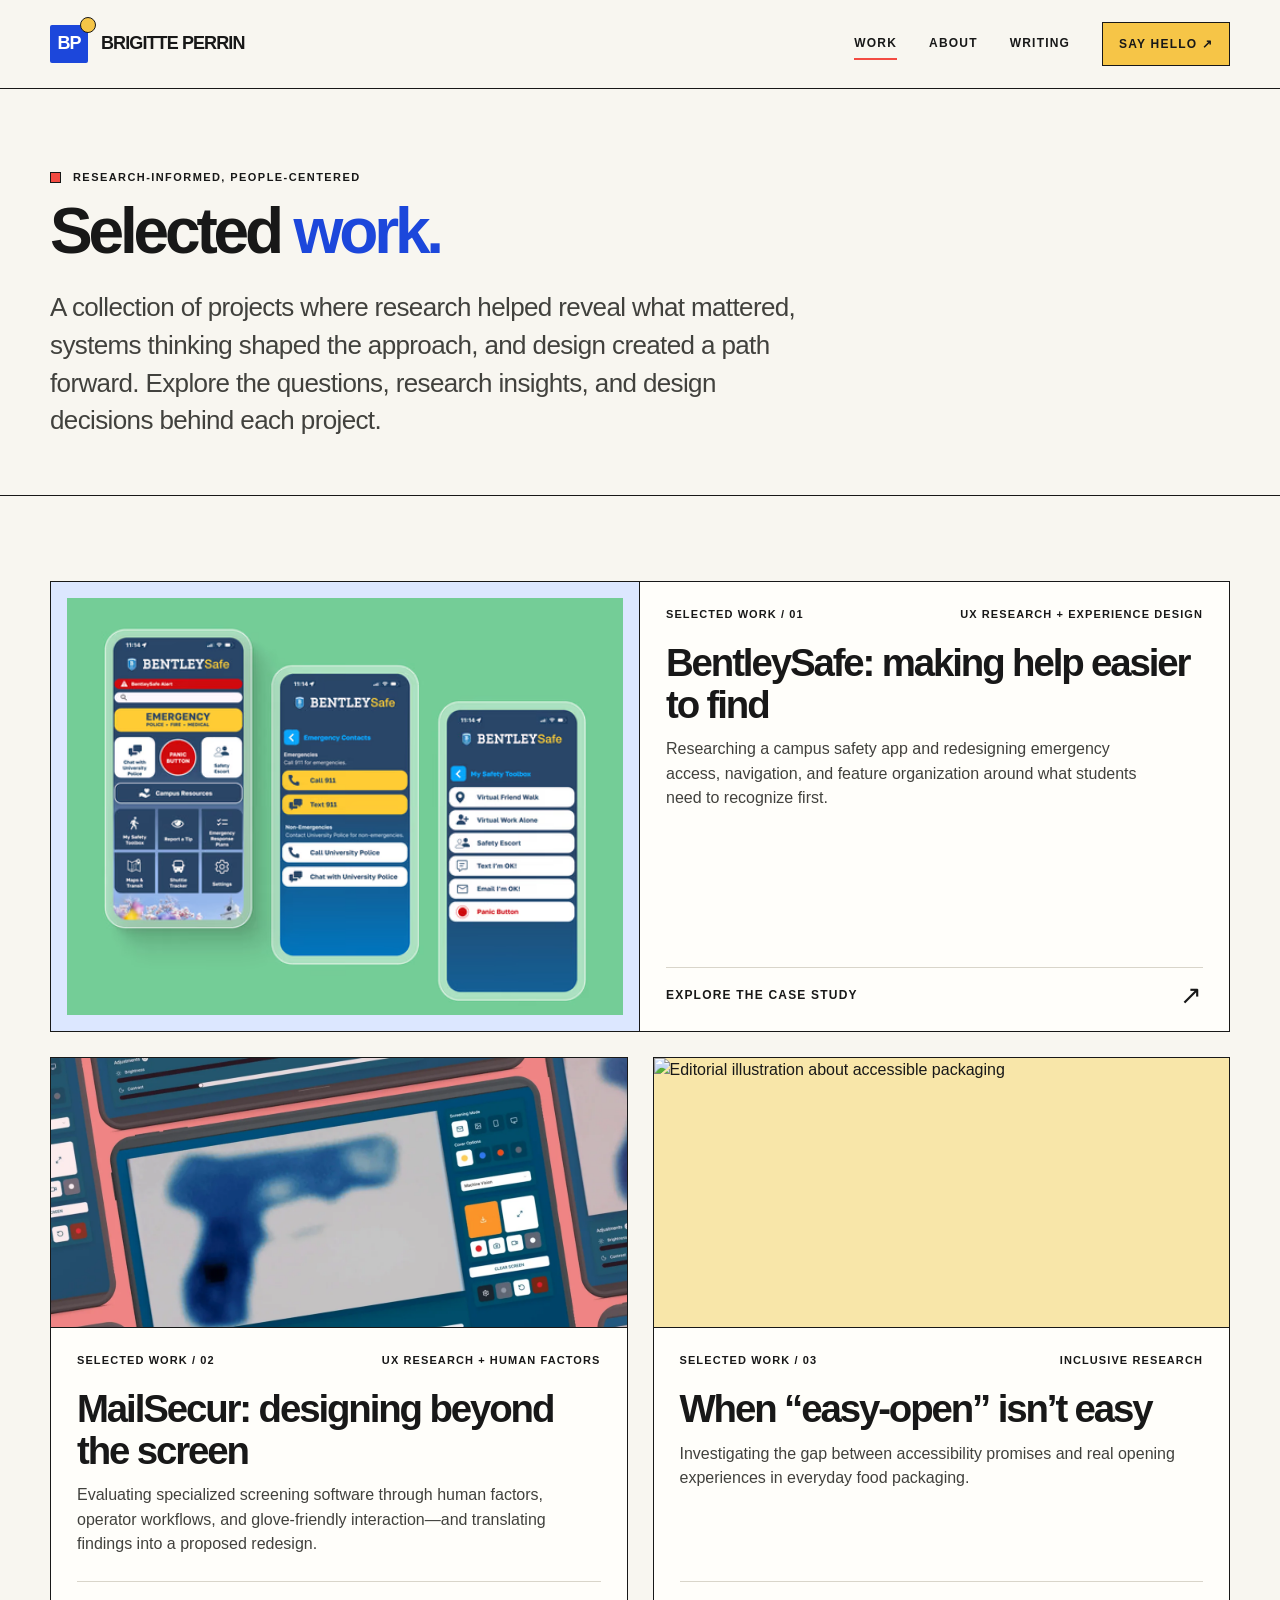
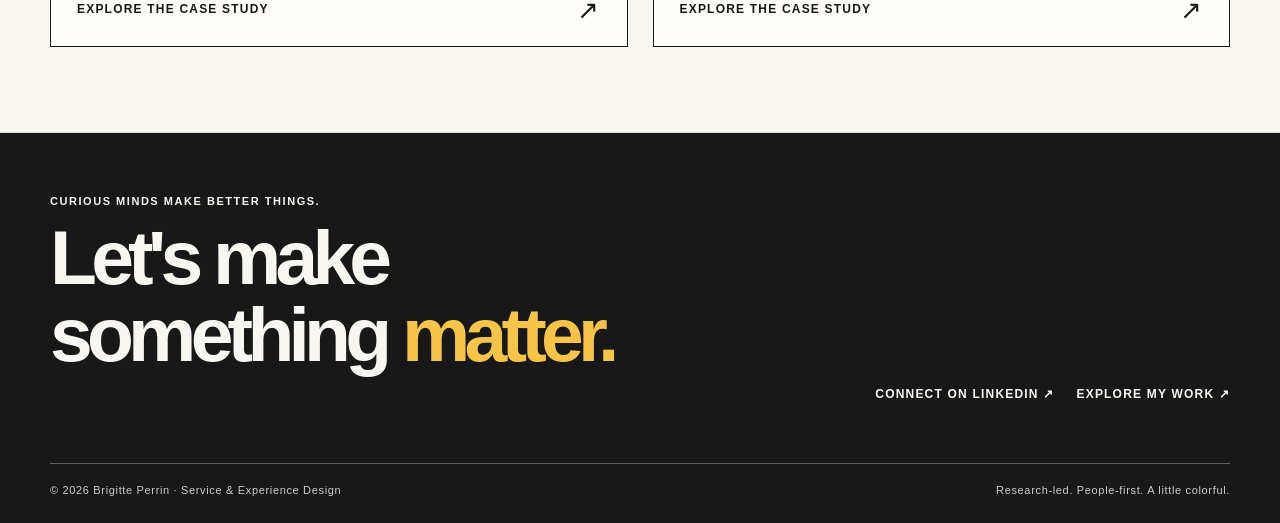
==== commit 606b58aa: "Update ReySecur Work card and replace Framer-hosted visual" ====
--- a/work.html
+++ b/work.html
@@ -1 +1 @@
-<!doctype html><html lang="en"><head><meta charset="utf-8"><meta name="viewport" content="width=device-width,initial-scale=1"><meta name="theme-color" content="#f8f6f0"><meta name="description" content="Service design, UX research and human factors projects by Brigitte Perrin"><title>Selected Work · Brigitte Perrin</title><link rel="icon" href="assets/favicon.svg" type="image/svg+xml"><link rel="stylesheet" href="assets/styles.css"><script src="assets/main.js" defer></script></head><body><a class="skip" href="#main">Skip to content</a><header class="site-header"><div class="container navrow"><a href="index.html" class="brand" aria-label="Brigitte Perrin, homepage"><span class="brand-mark">BP</span> BRIGITTE PERRIN</a><nav class="navlinks" aria-label="Main navigation"><a href="work.html" aria-current="page">Work</a><a href="about.html">About</a><a href="writing.html">Writing</a><a class="nav-contact" href="https://www.linkedin.com/in/brigitte-perrin/" target="_blank" rel="noopener noreferrer">Say hello ↗</a></nav></div></header><main id="main"><section class="inner-intro"><div class="container"><div class="eyebrow">Research-informed, people-centered</div><h1 class="page-title">Selected <span style="color:var(--blue)">work.</span></h1><p class="lead">A collection of projects where research helped reveal what mattered, systems thinking shaped the approach, and design created a path forward. Explore the questions, research insights, and design decisions behind each project.</p></div></section><section class="section"><div class="container"><div class="work-grid"><a class="project-card wide" href="projects/bentley-safe.html"><div class="project-art blue bentley"><img class="project-pic" loading="lazy" src="assets/bentley/bentley-redesign-trio.png" alt="BentleySafe mobile redesign mockups"></div><div class="project-body"><div class="project-number"><span>SELECTED WORK / 01</span><span>UX RESEARCH + EXPERIENCE DESIGN</span></div><h3>BentleySafe: making help easier to find</h3><p>Researching a campus safety app and redesigning emergency access, navigation, and feature organization around what students need to recognize first.</p><span class="project-cta">Explore the case study <b aria-hidden="true">↗</b></span></div></a><a class="project-card " href="projects/reysecur.html"><div class="project-art red "><img class="project-pic" loading="lazy" src="https://framerusercontent.com/images/bFB3H29SJ1SYxUUkNjDTQaK4ho.png?height=2667&width=4000" alt="MailSecur screening interface redesign mockup"></div><div class="project-body"><div class="project-number"><span>SELECTED WORK / 02</span><span>SERVICE + UX RESEARCH</span></div><h3>Designing for operators under pressure</h3><p>Evaluating a security-screening interface through human factors, operational constraints, and research-led recommendations.</p><span class="project-cta">Explore the case study <b aria-hidden="true">↗</b></span></div></a><a class="project-card " href="projects/packaging.html"><div class="project-art yellow "><img class="project-pic" loading="lazy" src="https://framerusercontent.com/images/MEAk60ILLoOiYguORks1EwC45QM.png?height=1024&width=1536" alt="Editorial illustration about accessible packaging"></div><div class="project-body"><div class="project-number"><span>SELECTED WORK / 03</span><span>INCLUSIVE RESEARCH</span></div><h3>When “easy-open” isn’t easy</h3><p>Investigating the gap between accessibility promises and real opening experiences in everyday food packaging.</p><span class="project-cta">Explore the case study <b aria-hidden="true">↗</b></span></div></a></div></div></section></main><footer class="site-footer" id="contact"><div class="container"><div class="footer-grid"><div><div class="section-label">Curious minds make better things.</div><h2>Let's make<br>something <span style="color:var(--yellow)">matter.</span></h2></div><div class="footer-links"><a href="https://www.linkedin.com/in/brigitte-perrin/" target="_blank" rel="noopener noreferrer">Connect on LinkedIn ↗</a><a href="work.html">Explore my work ↗</a></div></div><div class="footer-bottom"><span>© <span data-year>2026</span> Brigitte Perrin · Service & Experience Design</span><span>Research-led. People-first. A little colorful.</span></div></div></footer></body></html>+<!doctype html><html lang="en"><head><meta charset="utf-8"><meta name="viewport" content="width=device-width,initial-scale=1"><meta name="theme-color" content="#f8f6f0"><meta name="description" content="Service design, UX research and human factors projects by Brigitte Perrin"><title>Selected Work · Brigitte Perrin</title><link rel="icon" href="assets/favicon.svg" type="image/svg+xml"><link rel="stylesheet" href="assets/styles.css"><script src="assets/main.js" defer></script></head><body><a class="skip" href="#main">Skip to content</a><header class="site-header"><div class="container navrow"><a href="index.html" class="brand" aria-label="Brigitte Perrin, homepage"><span class="brand-mark">BP</span> BRIGITTE PERRIN</a><nav class="navlinks" aria-label="Main navigation"><a href="work.html" aria-current="page">Work</a><a href="about.html">About</a><a href="writing.html">Writing</a><a class="nav-contact" href="https://www.linkedin.com/in/brigitte-perrin/" target="_blank" rel="noopener noreferrer">Say hello ↗</a></nav></div></header><main id="main"><section class="inner-intro"><div class="container"><div class="eyebrow">Research-informed, people-centered</div><h1 class="page-title">Selected <span style="color:var(--blue)">work.</span></h1><p class="lead">A collection of projects where research helped reveal what mattered, systems thinking shaped the approach, and design created a path forward. Explore the questions, research insights, and design decisions behind each project.</p></div></section><section class="section"><div class="container"><div class="work-grid"><a class="project-card wide" href="projects/bentley-safe.html"><div class="project-art blue bentley"><img class="project-pic" loading="lazy" src="assets/bentley/bentley-redesign-trio.png" alt="BentleySafe mobile redesign mockups"></div><div class="project-body"><div class="project-number"><span>SELECTED WORK / 01</span><span>UX RESEARCH + EXPERIENCE DESIGN</span></div><h3>BentleySafe: making help easier to find</h3><p>Researching a campus safety app and redesigning emergency access, navigation, and feature organization around what students need to recognize first.</p><span class="project-cta">Explore the case study <b aria-hidden="true">↗</b></span></div></a><a class="project-card " href="projects/reysecur.html"><div class="project-art red "><img class="project-pic" loading="lazy" src="[data-uri]" alt="MailSecur proposed UI concepts arranged on a coral editorial background"></div><div class="project-body"><div class="project-number"><span>SELECTED WORK / 02</span><span>UX RESEARCH + HUMAN FACTORS</span></div><h3>MailSecur: designing beyond the screen</h3><p>Evaluating specialized screening software through human factors, operator workflows, and glove-friendly interaction—and translating findings into a proposed redesign.</p><span class="project-cta">Explore the case study <b aria-hidden="true">↗</b></span></div></a><a class="project-card " href="projects/packaging.html"><div class="project-art yellow "><img class="project-pic" loading="lazy" src="https://framerusercontent.com/images/MEAk60ILLoOiYguORks1EwC45QM.png?height=1024&width=1536" alt="Editorial illustration about accessible packaging"></div><div class="project-body"><div class="project-number"><span>SELECTED WORK / 03</span><span>INCLUSIVE RESEARCH</span></div><h3>When “easy-open” isn’t easy</h3><p>Investigating the gap between accessibility promises and real opening experiences in everyday food packaging.</p><span class="project-cta">Explore the case study <b aria-hidden="true">↗</b></span></div></a></div></div></section></main><footer class="site-footer" id="contact"><div class="container"><div class="footer-grid"><div><div class="section-label">Curious minds make better things.</div><h2>Let's make<br>something <span style="color:var(--yellow)">matter.</span></h2></div><div class="footer-links"><a href="https://www.linkedin.com/in/brigitte-perrin/" target="_blank" rel="noopener noreferrer">Connect on LinkedIn ↗</a><a href="work.html">Explore my work ↗</a></div></div><div class="footer-bottom"><span>© <span data-year>2026</span> Brigitte Perrin · Service & Experience Design</span><span>Research-led. People-first. A little colorful.</span></div></div></footer></body></html>
